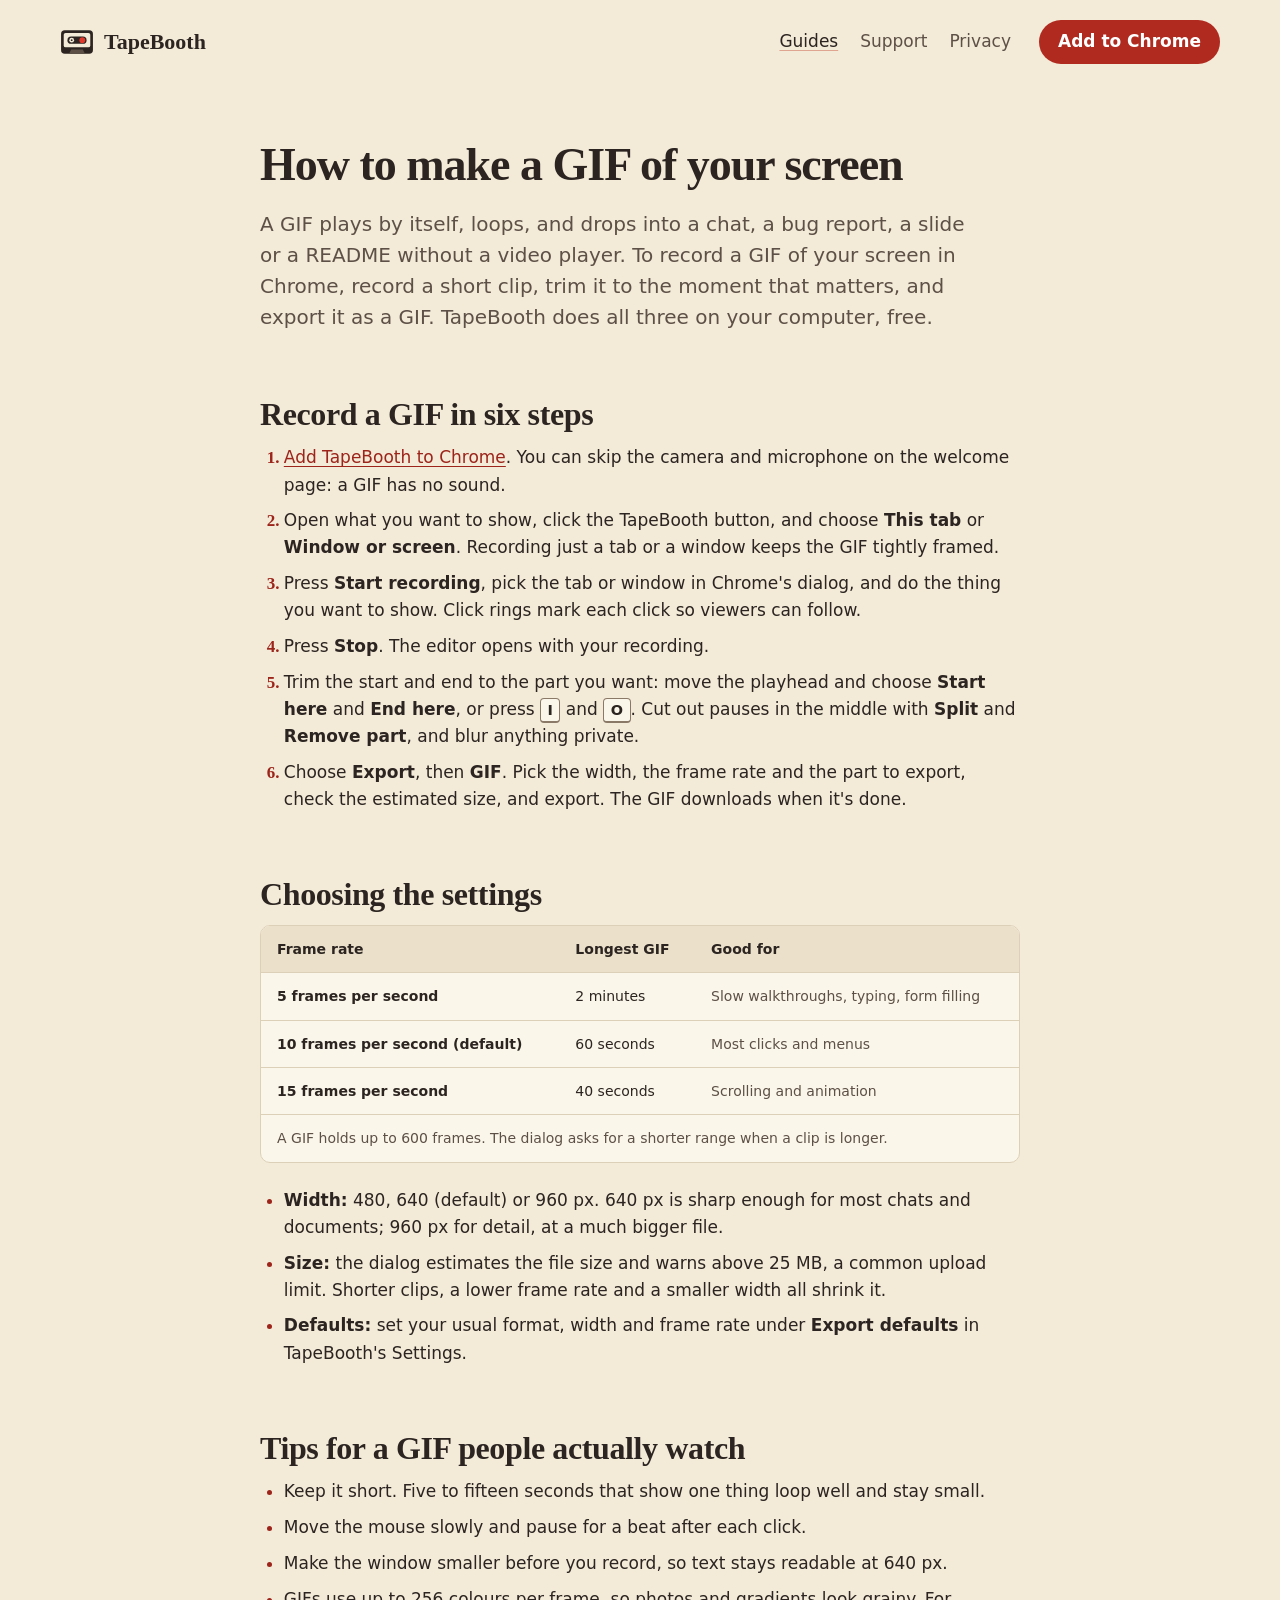
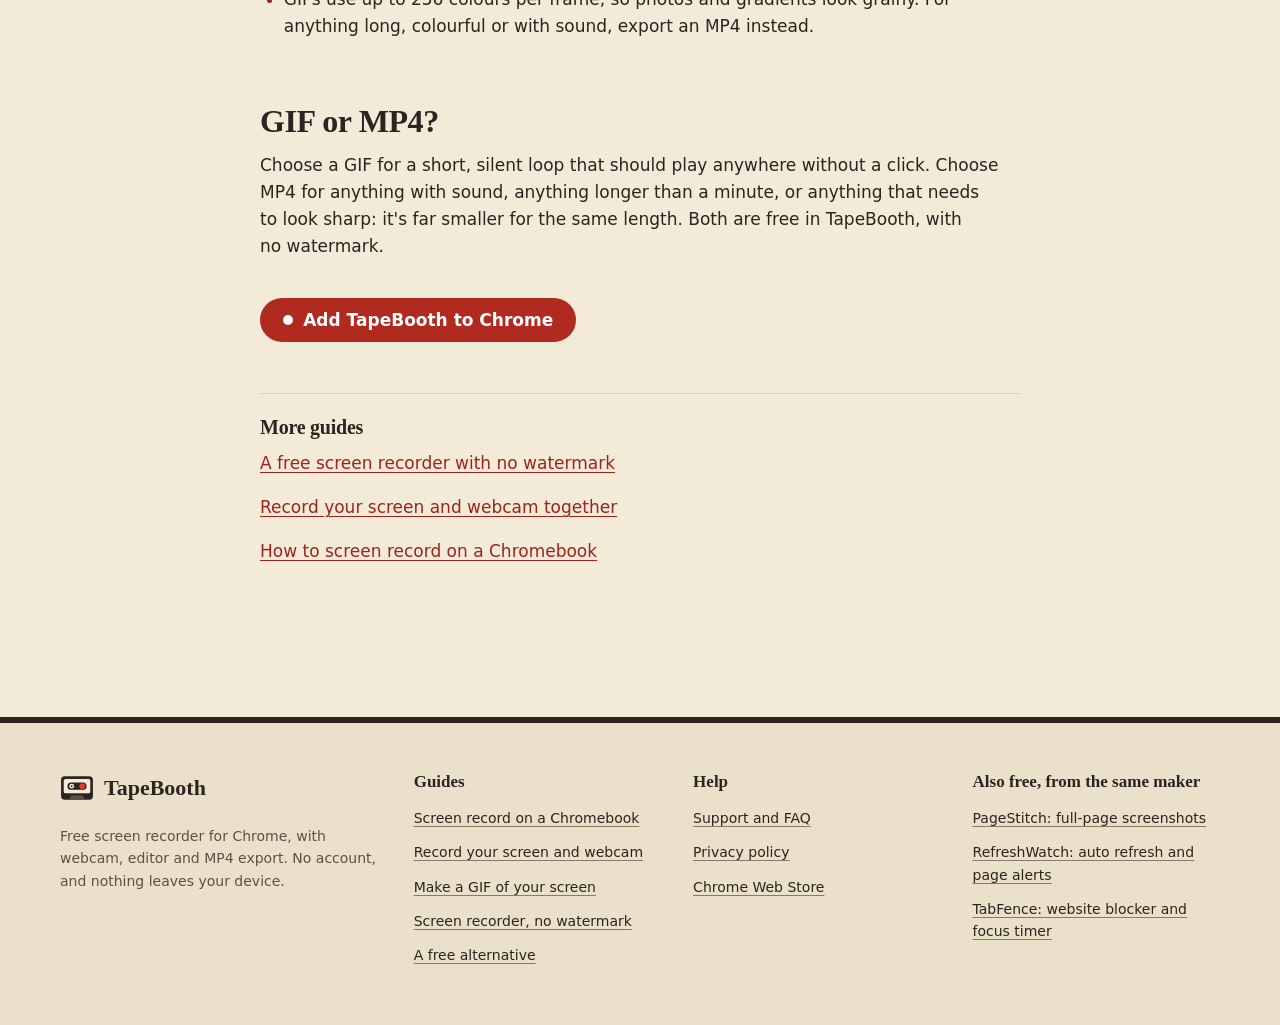
==== how-to-make-a-gif-of-your-screen/index.html @ ef7748ca "TapeBooth site: landing, guides, privacy policy, support Claude-Session: https://claude.ai/code/sess" ====
<!DOCTYPE html>
<html lang="en">
  <head>
    <meta charset="utf-8">
    <meta name="viewport" content="width=device-width, initial-scale=1">
    <title>How to Make a GIF of Your Screen in Chrome, Free – TapeBooth</title>
    <meta name="description" content="Record a GIF of your screen in Chrome: record the clip, trim it, and export a GIF at 480, 640 or 960 px and 5, 10 or 15 frames per second. Free, no watermark, nothing uploaded.">
    <meta name="color-scheme" content="light dark">
    <meta name="theme-color" content="#f3ead8" media="(prefers-color-scheme: light)">
    <meta name="theme-color" content="#1b1714" media="(prefers-color-scheme: dark)">
    <meta property="og:type" content="article">
    <meta property="og:title" content="How to Make a GIF of Your Screen in Chrome, Free – TapeBooth">
    <meta property="og:description" content="Record a GIF of your screen in Chrome: record the clip, trim it, and export a GIF at 480, 640 or 960 px and 5, 10 or 15 frames per second. Free, no watermark, nothing uploaded.">
    <meta property="og:url" content="https://tapebooth.com/how-to-make-a-gif-of-your-screen/">
    <meta property="og:image" content="https://tapebooth.com/img/og.png">
    <link rel="canonical" href="https://tapebooth.com/how-to-make-a-gif-of-your-screen/">
    <link rel="icon" href="../icon.svg" type="image/svg+xml">
    <link rel="icon" href="../favicon.png" type="image/png" sizes="32x32">
    <link rel="stylesheet" href="../site.css">
  </head>
  <body>
    <a class="skip-link" href="#main">Skip to content</a>
    <header class="site-header">
      <div class="shell">
        <a class="brand" href="../"><img src="../icon.svg" alt="" width="34" height="34">TapeBooth</a>
        <nav class="site-nav" aria-label="Main">
          <a href="../#guides" aria-current="true">Guides</a>
          <a href="../support.html">Support</a>
          <a href="../privacy-policy.html">Privacy</a>
        </nav>
        <a class="button" href="https://chromewebstore.google.com/">Add to Chrome</a>
      </div>
    </header>

    <main id="main" class="article">
      <div class="shell">
        <h1>How to make a GIF of your screen</h1>
        <p class="lede">A GIF plays by itself, loops, and drops into a chat, a bug report, a slide or a README without a video player. To record a GIF of your screen in Chrome, record a short clip, trim it to the moment that matters, and export it as a GIF. TapeBooth does all three on your computer, free.</p>
        <div class="prose">
          <h2>Record a GIF in six steps</h2>
          <ol>
            <li><a href="https://chromewebstore.google.com/">Add TapeBooth to Chrome</a>. You can skip the camera and microphone on the welcome page: a GIF has no sound.</li>
            <li>Open what you want to show, click the TapeBooth button, and choose <strong>This tab</strong> or <strong>Window or screen</strong>. Recording just a tab or a window keeps the GIF tightly framed.</li>
            <li>Press <strong>Start recording</strong>, pick the tab or window in Chrome's dialog, and do the thing you want to show. Click rings mark each click so viewers can follow.</li>
            <li>Press <strong>Stop</strong>. The editor opens with your recording.</li>
            <li>Trim the start and end to the part you want: move the playhead and choose <strong>Start here</strong> and <strong>End here</strong>, or press <kbd>I</kbd> and <kbd>O</kbd>. Cut out pauses in the middle with <strong>Split</strong> and <strong>Remove part</strong>, and blur anything private.</li>
            <li>Choose <strong>Export</strong>, then <strong>GIF</strong>. Pick the width, the frame rate and the part to export, check the estimated size, and export. The GIF downloads when it's done.</li>
          </ol>

          <h2>Choosing the settings</h2>
          <div class="table-wrap">
            <table class="compare">
              <caption>A GIF holds up to 600 frames. The dialog asks for a shorter range when a clip is longer.</caption>
              <thead>
                <tr><th scope="col">Frame rate</th><th scope="col">Longest GIF</th><th scope="col">Good for</th></tr>
              </thead>
              <tbody>
                <tr><th scope="row">5 frames per second</th><td>2 minutes</td><td>Slow walkthroughs, typing, form filling</td></tr>
                <tr><th scope="row">10 frames per second (default)</th><td>60 seconds</td><td>Most clicks and menus</td></tr>
                <tr><th scope="row">15 frames per second</th><td>40 seconds</td><td>Scrolling and animation</td></tr>
              </tbody>
            </table>
          </div>
          <ul>
            <li><strong>Width:</strong> 480, 640 (default) or 960 px. 640 px is sharp enough for most chats and documents; 960 px for detail, at a much bigger file.</li>
            <li><strong>Size:</strong> the dialog estimates the file size and warns above 25 MB, a common upload limit. Shorter clips, a lower frame rate and a smaller width all shrink it.</li>
            <li><strong>Defaults:</strong> set your usual format, width and frame rate under <strong>Export defaults</strong> in TapeBooth's Settings.</li>
          </ul>

          <h2>Tips for a GIF people actually watch</h2>
          <ul>
            <li>Keep it short. Five to fifteen seconds that show one thing loop well and stay small.</li>
            <li>Move the mouse slowly and pause for a beat after each click.</li>
            <li>Make the window smaller before you record, so text stays readable at 640 px.</li>
            <li>GIFs use up to 256 colours per frame, so photos and gradients look grainy. For anything long, colourful or with sound, export an MP4 instead.</li>
          </ul>

          <h2>GIF or MP4?</h2>
          <p>Choose a GIF for a short, silent loop that should play anywhere without a click. Choose MP4 for anything with sound, anything longer than a minute, or anything that needs to look sharp: it's far smaller for the same length. Both are free in TapeBooth, with no watermark.</p>

          <div class="cta-row">
            <a class="button button-rec" href="https://chromewebstore.google.com/">Add TapeBooth to Chrome</a>
          </div>

          <div class="related">
            <h2>More guides</h2>
            <ul>
              <li><a href="../screen-recorder-no-watermark/">A free screen recorder with no watermark</a></li>
              <li><a href="../screen-recorder-with-webcam/">Record your screen and webcam together</a></li>
              <li><a href="../how-to-screen-record-on-chromebook/">How to screen record on a Chromebook</a></li>
            </ul>
          </div>
        </div>
      </div>
    </main>

    <footer class="site-footer">
      <div class="shell">
        <div>
          <a class="brand" href="../"><img src="../icon.svg" alt="" width="34" height="34">TapeBooth</a>
          <p>Free screen recorder for Chrome, with webcam, editor and MP4 export. No account, and nothing leaves your device.</p>
        </div>
        <div class="footer-col">
          <strong>Guides</strong>
          <a href="../how-to-screen-record-on-chromebook/">Screen record on a Chromebook</a>
          <a href="../screen-recorder-with-webcam/">Record your screen and webcam</a>
          <a href="../how-to-make-a-gif-of-your-screen/">Make a GIF of your screen</a>
          <a href="../screen-recorder-no-watermark/">Screen recorder, no watermark</a>
          <a href="../screencastify-alternative/">A free alternative</a>
        </div>
        <div class="footer-col">
          <strong>Help</strong>
          <a href="../support.html">Support and FAQ</a>
          <a href="../privacy-policy.html">Privacy policy</a>
          <a href="https://chromewebstore.google.com/">Chrome Web Store</a>
        </div>
        <div class="footer-col">
          <strong>Also free, from the same maker</strong>
          <a href="https://getpagestitch.com/">PageStitch: full-page screenshots</a>
          <a href="https://refreshwatch.com/">RefreshWatch: auto refresh and page alerts</a>
          <a href="https://tabfence.com/">TabFence: website blocker and focus timer</a>
        </div>
      </div>
    </footer>
  </body>
</html>
---- site.css ----
/* tapebooth.com: the extension's cassette J-card world at page scale.
   Tokens are copied from src/ui/tokens.css (same names and values) so the site and the product
   read as one thing: cream label paper, warm charcoal ink, one tape red that only ever means
   "record", a cool blue focus ring. The book serif is the label-writing voice; the UI sans does
   the reading. The recurring motif is the J-card itself: ruled lines, sides A and B, the spine.
   System fonts only. No scripts, no trackers. Logical properties throughout. */

:root {
  color-scheme: light dark;

  --accent: #b02a1f;
  --accent-ink: #ffffff;
  --bg: #f3ead8;
  --surface: #fbf6ea;
  --sunk: #ebe0ca;
  --line: #ddd0b8;
  --control: #8a7966;
  --text: #2b2420;
  --muted: #5d5046;
  --accent-fill: var(--accent);
  --accent-fill-ink: var(--accent-ink);
  --accent-text: #9c241a;
  --accent-wash: color-mix(in oklab, var(--accent) 9%, var(--bg));
  --accent-line: color-mix(in oklab, var(--accent) 38%, var(--bg));
  --focus: #1f5f8b;
  --lamp: #d83a2c;
  --shadow: #3a2a20;
  --rule: color-mix(in oklab, var(--accent) 22%, var(--surface));

  /* The booth with the lights down: the privacy band, always dark. */
  --booth: #1b1714;
  --booth-surface: #25201b;
  --booth-line: #3a322a;
  --booth-text: #f2e9da;
  --booth-muted: #c3b5a2;
  --booth-link: #ff9d8f;

  --font-ui: system-ui, -apple-system, "Segoe UI", Roboto, "Noto Sans", sans-serif;
  --font-voice: "Iowan Old Style", "Palatino Linotype", Palatino, "Book Antiqua", "URW Palladio L", Charter,
    "Noto Serif", Georgia, serif;

  --step--1: 0.875rem;
  --step-0: 1.0625rem;
  --step-1: 1.25rem;
  --step-2: clamp(1.5rem, 1.2rem + 1.2vw, 2rem);
  --step-3: clamp(1.875rem, 1.3rem + 2.4vw, 2.875rem);
  --step-4: clamp(2.375rem, 1.3rem + 4.4vw, 4.25rem);

  --gutter: clamp(16px, 4vw, 48px);
  --wide: 1160px;
  --measure: 68ch;
  --r-sm: 6px;
  --r-md: 10px;
  --r-lg: 16px;
  --r-pill: 999px;
  --ease-out: cubic-bezier(0.16, 1, 0.3, 1);
  --lift: 0 1px 0 color-mix(in oklab, var(--shadow) 8%, transparent),
    0 24px 48px -28px color-mix(in oklab, var(--shadow) 60%, transparent);
}

@media (prefers-color-scheme: dark) {
  :root {
    --bg: #1b1714;
    --surface: #25201b;
    --sunk: #14110e;
    --line: #3a322a;
    --control: #7d6e60;
    --text: #f2e9da;
    --muted: #c3b5a2;
    --accent-fill: #c93a2d;
    --accent-fill-ink: #ffffff;
    --accent-text: #ff9d8f;
    --accent-wash: color-mix(in oklab, var(--accent) 20%, var(--bg));
    --accent-line: color-mix(in oklab, #ff9d8f 45%, var(--bg));
    --focus: #8cc4ec;
    --lamp: #ff5a4c;
    --shadow: #000000;
    --rule: color-mix(in oklab, #ff9d8f 16%, var(--surface));
    --booth: #0e0b09;
    --booth-surface: #1d1915;
    --booth-line: #332b24;
  }
}

*, *::before, *::after { box-sizing: border-box; }

html { background: var(--bg); -webkit-text-size-adjust: 100%; }

body {
  margin: 0;
  background: var(--bg);
  color: var(--text);
  font: 400 var(--step-0)/1.6 var(--font-ui);
  font-variant-numeric: tabular-nums;
  -webkit-font-smoothing: antialiased;
  text-rendering: optimizeLegibility;
  accent-color: var(--accent-fill);
  caret-color: var(--accent-text);
  scrollbar-color: var(--control) transparent;
}

::selection { background: var(--accent-fill); color: var(--accent-fill-ink); }

img, svg { display: block; max-inline-size: 100%; block-size: auto; }

a { color: var(--accent-text); text-decoration-thickness: 1px; text-underline-offset: 0.2em; }
a:hover { text-decoration-thickness: 2px; }
:focus-visible { outline: 2px solid var(--focus); outline-offset: 3px; border-radius: var(--r-sm); }

h1, h2, h3 {
  font-family: var(--font-voice);
  font-weight: 600;
  line-height: 1.12;
  letter-spacing: -0.012em;
  text-wrap: balance;
  margin: 0;
}
h1 { font-size: var(--step-4); letter-spacing: -0.022em; }
h2 { font-size: var(--step-3); }
h3 { font-size: var(--step-1); line-height: 1.25; }
p { margin: 0; text-wrap: pretty; }
strong { font-weight: 650; }
code { font-size: 0.92em; background: var(--sunk); padding: 0.1em 0.35em; border-radius: 4px; }
kbd {
  font: 600 0.85em/1 var(--font-ui);
  padding: 0.2em 0.45em;
  border: 1px solid var(--control);
  border-block-end-width: 2px;
  border-radius: 4px;
  background: var(--surface);
  white-space: nowrap;
}

.shell { inline-size: min(100% - 2 * var(--gutter), var(--wide)); margin-inline: auto; }

.skip-link {
  position: absolute;
  inset-inline-start: 12px;
  inset-block-start: -60px;
  z-index: 10;
  padding: 10px 16px;
  border-radius: var(--r-sm);
  background: var(--text);
  color: var(--bg);
}
.skip-link:focus { inset-block-start: 12px; }

/* Buttons: the red record key, and a quiet outlined one. */
.button {
  display: inline-flex;
  align-items: center;
  justify-content: center;
  gap: 10px;
  min-block-size: 44px;
  padding: 10px 22px;
  border: 1px solid transparent;
  border-radius: var(--r-pill);
  background: var(--accent-fill);
  color: var(--accent-fill-ink);
  font: 600 var(--step-0)/1.2 var(--font-ui);
  text-decoration: none;
  white-space: nowrap;
  transition: background-color 160ms var(--ease-out), border-color 160ms var(--ease-out);
}
.button:hover { background: color-mix(in oklab, var(--accent-fill) 86%, #000); }
.button-rec::before {
  content: "";
  inline-size: 0.6em;
  block-size: 0.6em;
  border-radius: 50%;
  background: currentColor;
}
.button-quiet { background: transparent; color: var(--text); border-color: var(--control); }
.button-quiet:hover { background: var(--accent-wash); border-color: var(--accent-line); }

/* Header */
.site-header { padding-block: 18px; }
.site-header .shell { display: flex; align-items: center; gap: 12px 28px; flex-wrap: wrap; }
.brand {
  display: inline-flex;
  align-items: center;
  gap: 10px;
  color: var(--text);
  font: 600 1.375rem/1 var(--font-voice);
  text-decoration: none;
}
.brand img { inline-size: 34px; block-size: 34px; }
.site-nav { display: flex; gap: 4px 22px; flex-wrap: wrap; margin-inline-start: auto; }
.site-nav a { color: var(--muted); text-decoration: none; padding-block: 10px; }
.site-nav a:hover, .site-nav a[aria-current] { color: var(--text); text-decoration: underline; text-decoration-color: var(--accent-line); }
.site-header .button { padding-inline: 18px; }

@media (max-width: 640px) {
  .site-header .shell { justify-content: space-between; }
  .site-header .button { display: none; }
  .site-nav { margin-inline-start: 0; gap: 4px 16px; }
}

/* Hero */
.hero { padding-block: clamp(28px, 6vw, 72px) clamp(48px, 8vw, 104px); }
.hero .shell { display: grid; grid-template-columns: minmax(0, 1.05fr) minmax(0, 1fr); gap: clamp(32px, 6vw, 80px); align-items: center; }
.hero h1 { max-inline-size: 13ch; }
.lede { font-size: var(--step-1); line-height: 1.55; color: var(--muted); max-inline-size: 36em; margin-block-start: 22px; }
.hero-actions { display: flex; flex-wrap: wrap; gap: 12px; margin-block-start: 30px; }
.hero-note { margin-block-start: 18px; color: var(--muted); font-size: var(--step--1); }

/* The cassette: drawn inline so it themes with the page. Its reels turn while the lamp is lit;
   that slow turn is the page's one moving thing. */
.deck { margin: 0; position: relative; }
.deck svg { inline-size: 100%; filter: drop-shadow(0 28px 34px color-mix(in oklab, var(--shadow) 34%, transparent)); }
.deck .shell-c { fill: #2b2420; }
.deck .label { fill: var(--surface); }
.deck .label-rule { stroke: var(--rule); stroke-width: 1.5; }
.deck .ink { fill: #2b2420; }
.deck .window { fill: #14110e; }
.deck .reel { fill: #f3ead8; }
.deck .hub { fill: #2b2420; }
.deck .tape { fill: #4a3a30; }
.deck .lamp { fill: var(--lamp); }
.deck .label-title { font: 600 italic 23px var(--font-voice); fill: #2b2420; }
.deck .label-side { font: 700 15px var(--font-ui); fill: #9c241a; }
.deck .label-small { font: 500 12.5px var(--font-ui); fill: #5d5046; }
@media (prefers-color-scheme: dark) {
  .deck .label { fill: #f3ead8; }
  .deck .label-rule { stroke: color-mix(in oklab, #b02a1f 22%, #fbf6ea); }
  .deck .shell-c { fill: #3a322a; }
}
.reel-spin { transform-box: fill-box; transform-origin: center; animation: spin 9s linear infinite; }
.lamp-glow { animation: glow 2.4s ease-in-out infinite; }
@keyframes spin { to { transform: rotate(360deg); } }
@keyframes glow { 50% { opacity: 0.55; } }
.deck figcaption {
  position: absolute;
  inset-inline-end: 4%;
  inset-block-start: -6px;
  display: inline-flex;
  align-items: center;
  gap: 8px;
  padding: 6px 12px 6px 10px;
  border-radius: var(--r-pill);
  background: var(--booth);
  color: var(--booth-text);
  font: 600 var(--step--1)/1 var(--font-ui);
  font-variant-numeric: tabular-nums;
  box-shadow: var(--lift);
}
.deck figcaption::before { content: ""; inline-size: 9px; block-size: 9px; border-radius: 50%; background: #ff5a4c; }

@media (max-width: 860px) {
  .hero .shell { grid-template-columns: 1fr; }
  .hero h1 { max-inline-size: 15ch; }
  .deck { max-inline-size: 520px; }
}

/* Sections */
.section { padding-block: clamp(56px, 9vw, 112px); }
.section-head { max-inline-size: 44rem; margin-block-end: clamp(28px, 4vw, 48px); }
.section-head p { margin-block-start: 14px; color: var(--muted); font-size: var(--step-1); line-height: 1.55; }

/* The J-card: a paper insert with ruled lines, side A and side B, and a spine. */
.jcard {
  display: grid;
  grid-template-columns: 64px minmax(0, 1fr) minmax(0, 1fr);
  background: var(--surface);
  border: 1px solid var(--line);
  border-radius: var(--r-md);
  box-shadow: var(--lift);
  overflow: hidden;
}
.spine {
  writing-mode: vertical-rl;
  transform: rotate(180deg);
  display: flex;
  align-items: center;
  justify-content: space-between;
  padding: 22px 0;
  background: #2b2420;
  color: #f3ead8;
  font: 600 1.125rem/64px var(--font-voice);
  letter-spacing: 0.02em;
}
.spine span:last-child { color: #ff9d8f; font: 600 var(--step--1)/64px var(--font-ui); }
.side { padding: clamp(22px, 3vw, 36px); }
.side + .side { border-inline-start: 1px dashed var(--control); }
.side h3 {
  display: flex;
  align-items: baseline;
  gap: 12px;
  padding-block-end: 12px;
  border-block-end: 2px solid var(--accent-line);
  font-size: var(--step-2);
}
.side h3 b {
  display: inline-grid;
  place-items: center;
  inline-size: 1.6em;
  block-size: 1.6em;
  border-radius: 50%;
  background: var(--accent-fill);
  color: var(--accent-fill-ink);
  font: 700 0.6em/1 var(--font-ui);
}
.tracks { list-style: none; margin: 0; padding: 0; }
.tracks li { padding-block: 14px; border-block-end: 1px solid var(--rule); }
.tracks li:last-child { border-block-end: 0; padding-block-end: 0; }
.tracks .t {
  display: flex;
  align-items: baseline;
  gap: 8px;
  font: 600 var(--step-1)/1.3 var(--font-voice);
}
.tracks .t::after {
  content: "";
  flex: 1;
  order: 1;
  border-block-end: 2px dotted var(--control);
  transform: translateY(-0.25em);
  min-inline-size: 16px;
}
.tracks .t small { order: 2; font: 500 var(--step--1)/1.3 var(--font-ui); color: var(--muted); white-space: nowrap; }
.tracks p { margin-block-start: 4px; color: var(--muted); }
@media (max-width: 520px) {
  .tracks .t { flex-direction: column; gap: 2px; }
  .tracks .t::after { display: none; }
}

@media (max-width: 900px) {
  .jcard { grid-template-columns: minmax(0, 1fr); }
  .spine { writing-mode: horizontal-tb; transform: none; padding: 0 22px; font-size: 1rem; line-height: 48px; }
  .spine span:last-child { line-height: 48px; }
  .side + .side { border-inline-start: 0; border-block-start: 1px dashed var(--control); }
}

/* "Free": a ledger of what is usually on a paid plan. */
.ledger-wrap { display: grid; grid-template-columns: minmax(0, 0.8fr) minmax(0, 1.2fr); gap: clamp(28px, 5vw, 72px); align-items: start; }
.ledger-wrap .section-head { margin: 0; }
.ledger { inline-size: 100%; border-collapse: collapse; }
.ledger th, .ledger td { padding: 14px 4px; text-align: start; vertical-align: baseline; border-block-end: 1px solid var(--line); }
.ledger thead th { font: 600 var(--step--1)/1.3 var(--font-ui); color: var(--muted); border-block-end: 2px solid var(--text); }
.ledger tbody th { font: 600 var(--step-1)/1.3 var(--font-voice); padding-inline-end: 18px; }
.ledger td { color: var(--muted); }
.ledger td.free { color: var(--text); font-weight: 650; white-space: nowrap; }
.ledger td.free::before { content: ""; display: inline-block; inline-size: 8px; block-size: 8px; margin-inline-end: 8px; border-radius: 50%; background: var(--lamp); }
.fine { margin-block-start: 16px; color: var(--muted); font-size: var(--step--1); }
@media (max-width: 860px) { .ledger-wrap { grid-template-columns: 1fr; } }
@media (max-width: 520px) {
  .ledger thead { display: none; }
  .ledger tr { display: grid; grid-template-columns: 1fr auto; gap: 2px 12px; padding-block: 12px; border-block-end: 1px solid var(--line); }
  .ledger th, .ledger td { padding: 0; border: 0; }
  .ledger td:not(.free) { grid-column: 1 / -1; grid-row: 2; }
}

/* Privacy: the booth with the lights down. */
.booth { background: var(--booth); color: var(--booth-text); border-block: 1px solid var(--booth-line); }
.booth .shell { display: grid; grid-template-columns: minmax(0, 0.9fr) minmax(0, 1.1fr); gap: clamp(32px, 6vw, 80px); align-items: start; }
.booth h2 { color: var(--booth-text); }
.booth p { color: var(--booth-muted); margin-block-start: 16px; font-size: var(--step-1); line-height: 1.55; }
.booth a { color: var(--booth-link); }
.booth :focus-visible { outline-color: #8cc4ec; }
.onair {
  display: inline-flex;
  align-items: center;
  gap: 10px;
  margin-block-end: 22px;
  padding: 7px 14px;
  border: 1px solid var(--booth-line);
  border-radius: var(--r-sm);
  color: var(--booth-muted);
  font: 600 var(--step--1)/1 var(--font-ui);
}
.onair::before { content: ""; inline-size: 9px; block-size: 9px; border-radius: 50%; background: #5d5046; box-shadow: inset 0 0 0 1px #7d6e60; }
.facts { list-style: none; margin: 0; padding: 0; display: grid; gap: 0; }
.facts li { padding-block: 18px; border-block-end: 1px solid var(--booth-line); color: var(--booth-muted); }
.facts li:first-child { padding-block-start: 0; }
.facts strong { display: block; color: var(--booth-text); font: 600 var(--step-1)/1.3 var(--font-voice); margin-block-end: 4px; }
@media (max-width: 860px) { .booth .shell { grid-template-columns: 1fr; } }

/* Steps: a real sequence, so it is numbered. */
.steps { list-style: none; margin: 0; padding: 0; display: grid; grid-template-columns: repeat(3, minmax(0, 1fr)); gap: clamp(20px, 3vw, 40px); counter-reset: step; }
.steps li { counter-increment: step; padding-block-start: 18px; border-block-start: 2px solid var(--text); }
.steps li::before { content: counter(step); display: block; font: 600 var(--step-3)/1 var(--font-voice); color: var(--accent-text); margin-block-end: 12px; }
.steps p { margin-block-start: 8px; color: var(--muted); }
@media (max-width: 760px) { .steps { grid-template-columns: 1fr; } }

/* Guides: a ruled index, two columns on wide screens. */
.guide-list { list-style: none; margin: 0; padding: 0; display: grid; grid-template-columns: repeat(2, minmax(0, 1fr)); gap: 0 clamp(24px, 4vw, 56px); }
.guide-list li { padding-block: 18px; border-block-start: 1px solid var(--line); }
.guide-list a { font: 600 var(--step-1)/1.3 var(--font-voice); color: var(--text); text-decoration-color: var(--accent-line); }
.guide-list a:hover { color: var(--accent-text); }
.guide-list p { margin-block-start: 6px; color: var(--muted); }
@media (max-width: 760px) { .guide-list { grid-template-columns: 1fr; } }

.closing .shell { display: flex; flex-wrap: wrap; align-items: center; justify-content: space-between; gap: 24px 48px; padding: clamp(28px, 4vw, 48px); background: var(--surface); border: 1px solid var(--line); border-radius: var(--r-lg); }
.closing p { margin-block-start: 10px; color: var(--muted); max-inline-size: 40em; }

/* Articles: guides, the comparison, privacy and support. */
.article { padding-block: clamp(24px, 5vw, 56px) clamp(56px, 9vw, 104px); }
.article .shell { max-inline-size: 760px; }
.article h1 { font-size: var(--step-3); }
.article .lede { margin-block-start: 18px; }
.meta { margin-block-start: 14px; color: var(--muted); font-size: var(--step--1); }
.prose { margin-block-start: clamp(28px, 4vw, 44px); }
.prose > * + * { margin-block-start: 1em; }
.prose h2 { font-size: var(--step-2); margin-block-start: 2em; }
.prose h3 { margin-block-start: 1.6em; }
.prose h2 + *, .prose h3 + * { margin-block-start: 0.7em; }
.prose ul, .prose ol { padding-inline-start: 1.4em; }
.prose li + li { margin-block-start: 0.5em; }
.prose li::marker { color: var(--accent-text); }
.prose ol > li::marker { font-family: var(--font-voice); font-weight: 600; }

.note {
  padding: 16px 20px;
  background: var(--surface);
  border: 1px solid var(--line);
  border-radius: var(--r-md);
}
.note strong:first-child { font-family: var(--font-voice); }

.table-wrap { overflow-x: auto; margin-block: 1.4em; border: 1px solid var(--line); border-radius: var(--r-md); background: var(--surface); }
.compare { inline-size: 100%; min-inline-size: 560px; border-collapse: collapse; font-size: var(--step--1); }
.compare caption { caption-side: bottom; padding: 12px 16px; text-align: start; color: var(--muted); border-block-start: 1px solid var(--line); }
.compare th, .compare td { padding: 12px 16px; text-align: start; vertical-align: top; border-block-end: 1px solid var(--line); }
.compare tbody tr:last-child > * { border-block-end: 0; }
.compare thead th { font-weight: 650; background: var(--sunk); }
.compare tbody th { font-weight: 600; }
.compare td { color: var(--muted); }
.compare td:nth-child(2) { color: var(--text); }
/* On narrow screens the table scrolls sideways; the feature names stay put. */
@media (max-width: 640px) {
  .compare { min-inline-size: 520px; }
  .compare tbody th, .compare thead th:first-child {
    position: sticky;
    inset-inline-start: 0;
    z-index: 1;
    inline-size: 8.5em;
    background: var(--surface);
    box-shadow: 1px 0 0 var(--line);
  }
  .compare thead th:first-child { background: var(--sunk); }
}

.cta-row { display: flex; flex-wrap: wrap; gap: 12px; margin-block-start: 2.2em; }

.related { margin-block-start: 3em; padding-block-start: 22px; border-block-start: 1px solid var(--line); }
.related h2 { font-size: var(--step-1); margin: 0; }
.related ul { list-style: none; padding: 0; margin: 12px 0 0; display: grid; gap: 8px; }

/* Support FAQ */
.faq { border-block-start: 1px solid var(--line); }
.faq details { border-block-end: 1px solid var(--line); }
.faq summary {
  display: flex;
  justify-content: space-between;
  gap: 16px;
  padding: 16px 0;
  font: 600 var(--step-1)/1.35 var(--font-voice);
  cursor: pointer;
  list-style: none;
}
.faq summary::-webkit-details-marker { display: none; }
.faq summary::after { content: "+"; font: 400 1.5rem/1 var(--font-ui); color: var(--accent-text); }
.faq details[open] summary::after { content: "\2212"; }
.faq details > :not(summary) { padding-block-end: 18px; color: var(--muted); }
.faq details > :not(summary) + :not(summary) { margin-block-start: -6px; }
.contact {
  display: flex;
  flex-wrap: wrap;
  align-items: center;
  justify-content: space-between;
  gap: 16px 32px;
  margin-block-start: 2em;
  padding: 22px 24px;
  background: var(--surface);
  border: 1px solid var(--line);
  border-radius: var(--r-md);
}
.contact a.mail { font: 600 var(--step-2)/1.2 var(--font-voice); overflow-wrap: anywhere; }

/* Footer, with the cassette spine as its top edge. */
.site-footer { margin-block-start: clamp(24px, 4vw, 48px); background: var(--sunk); border-block-start: 6px solid #2b2420; }
.site-footer .shell { display: grid; grid-template-columns: minmax(0, 1.3fr) repeat(3, minmax(0, 1fr)); gap: 32px; padding-block: 48px 56px; }
.site-footer p { margin-block-start: 12px; color: var(--muted); font-size: var(--step--1); max-inline-size: 30em; }
.footer-col { display: grid; gap: 8px; align-content: start; font-size: var(--step--1); }
.footer-col strong { font: 600 var(--step-0)/1.3 var(--font-voice); margin-block-end: 4px; }
.footer-col a { color: var(--text); text-decoration-color: var(--control); padding-block: 2px; }
@media (max-width: 860px) { .site-footer .shell { grid-template-columns: 1fr 1fr; } .site-footer .shell > :first-child { grid-column: 1 / -1; } }
@media (max-width: 480px) { .site-footer .shell { grid-template-columns: 1fr; } }

@media (prefers-reduced-motion: reduce) {
  *, *::before, *::after { animation: none !important; transition-duration: 0.01ms !important; }
}
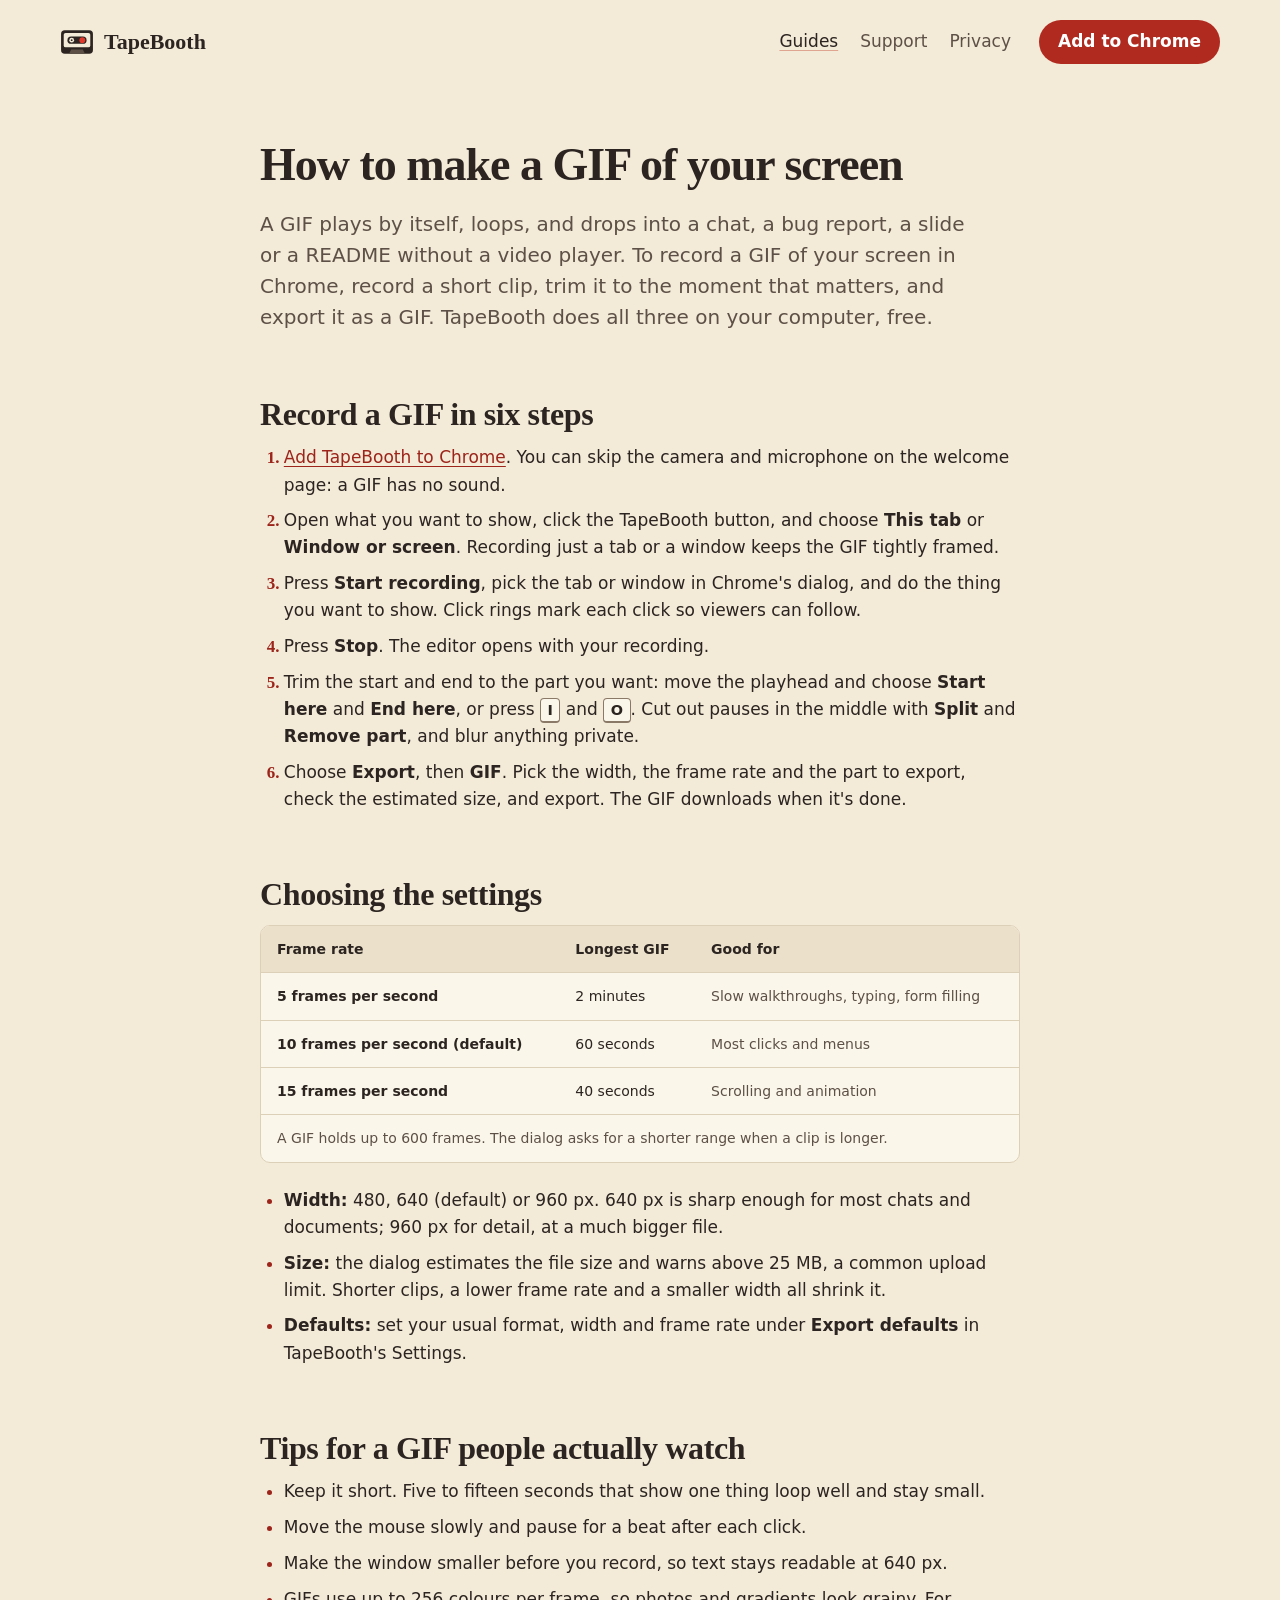
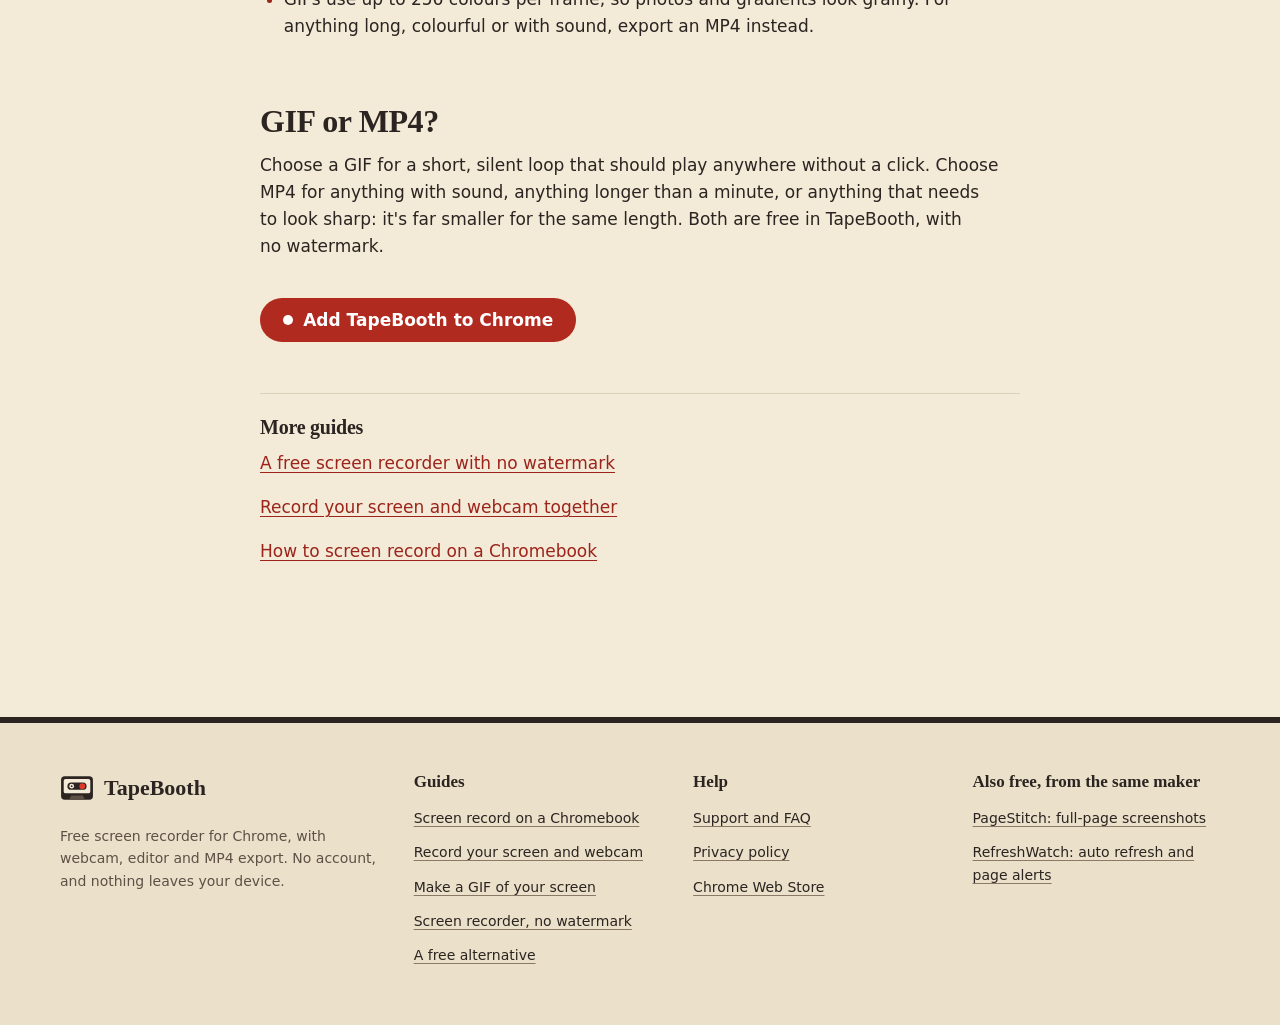
==== commit bc387299: "Tag Store links with per-page campaigns; drop TabFence link until it launches Claude-Session: https:" ====
--- a/how-to-make-a-gif-of-your-screen/index.html
+++ b/how-to-make-a-gif-of-your-screen/index.html
@@ -28,7 +28,7 @@
           <a href="../support.html">Support</a>
           <a href="../privacy-policy.html">Privacy</a>
         </nav>
-        <a class="button" href="https://chromewebstore.google.com/">Add to Chrome</a>
+        <a class="button" href="https://chromewebstore.google.com/detail/elgplcllolaeajgdikpigppgjkkcegpe?utm_source=tapebooth.com&amp;utm_medium=site&amp;utm_campaign=how-to-make-a-gif-of-your-screen">Add to Chrome</a>
       </div>
     </header>
 
@@ -39,7 +39,7 @@
         <div class="prose">
           <h2>Record a GIF in six steps</h2>
           <ol>
-            <li><a href="https://chromewebstore.google.com/">Add TapeBooth to Chrome</a>. You can skip the camera and microphone on the welcome page: a GIF has no sound.</li>
+            <li><a href="https://chromewebstore.google.com/detail/elgplcllolaeajgdikpigppgjkkcegpe?utm_source=tapebooth.com&amp;utm_medium=site&amp;utm_campaign=how-to-make-a-gif-of-your-screen">Add TapeBooth to Chrome</a>. You can skip the camera and microphone on the welcome page: a GIF has no sound.</li>
             <li>Open what you want to show, click the TapeBooth button, and choose <strong>This tab</strong> or <strong>Window or screen</strong>. Recording just a tab or a window keeps the GIF tightly framed.</li>
             <li>Press <strong>Start recording</strong>, pick the tab or window in Chrome's dialog, and do the thing you want to show. Click rings mark each click so viewers can follow.</li>
             <li>Press <strong>Stop</strong>. The editor opens with your recording.</li>
@@ -79,7 +79,7 @@
           <p>Choose a GIF for a short, silent loop that should play anywhere without a click. Choose MP4 for anything with sound, anything longer than a minute, or anything that needs to look sharp: it's far smaller for the same length. Both are free in TapeBooth, with no watermark.</p>
 
           <div class="cta-row">
-            <a class="button button-rec" href="https://chromewebstore.google.com/">Add TapeBooth to Chrome</a>
+            <a class="button button-rec" href="https://chromewebstore.google.com/detail/elgplcllolaeajgdikpigppgjkkcegpe?utm_source=tapebooth.com&amp;utm_medium=site&amp;utm_campaign=how-to-make-a-gif-of-your-screen">Add TapeBooth to Chrome</a>
           </div>
 
           <div class="related">
@@ -112,13 +112,12 @@
           <strong>Help</strong>
           <a href="../support.html">Support and FAQ</a>
           <a href="../privacy-policy.html">Privacy policy</a>
-          <a href="https://chromewebstore.google.com/">Chrome Web Store</a>
+          <a href="https://chromewebstore.google.com/detail/elgplcllolaeajgdikpigppgjkkcegpe?utm_source=tapebooth.com&amp;utm_medium=site&amp;utm_campaign=how-to-make-a-gif-of-your-screen">Chrome Web Store</a>
         </div>
         <div class="footer-col">
           <strong>Also free, from the same maker</strong>
           <a href="https://getpagestitch.com/">PageStitch: full-page screenshots</a>
           <a href="https://refreshwatch.com/">RefreshWatch: auto refresh and page alerts</a>
-          <a href="https://tabfence.com/">TabFence: website blocker and focus timer</a>
         </div>
       </div>
     </footer>
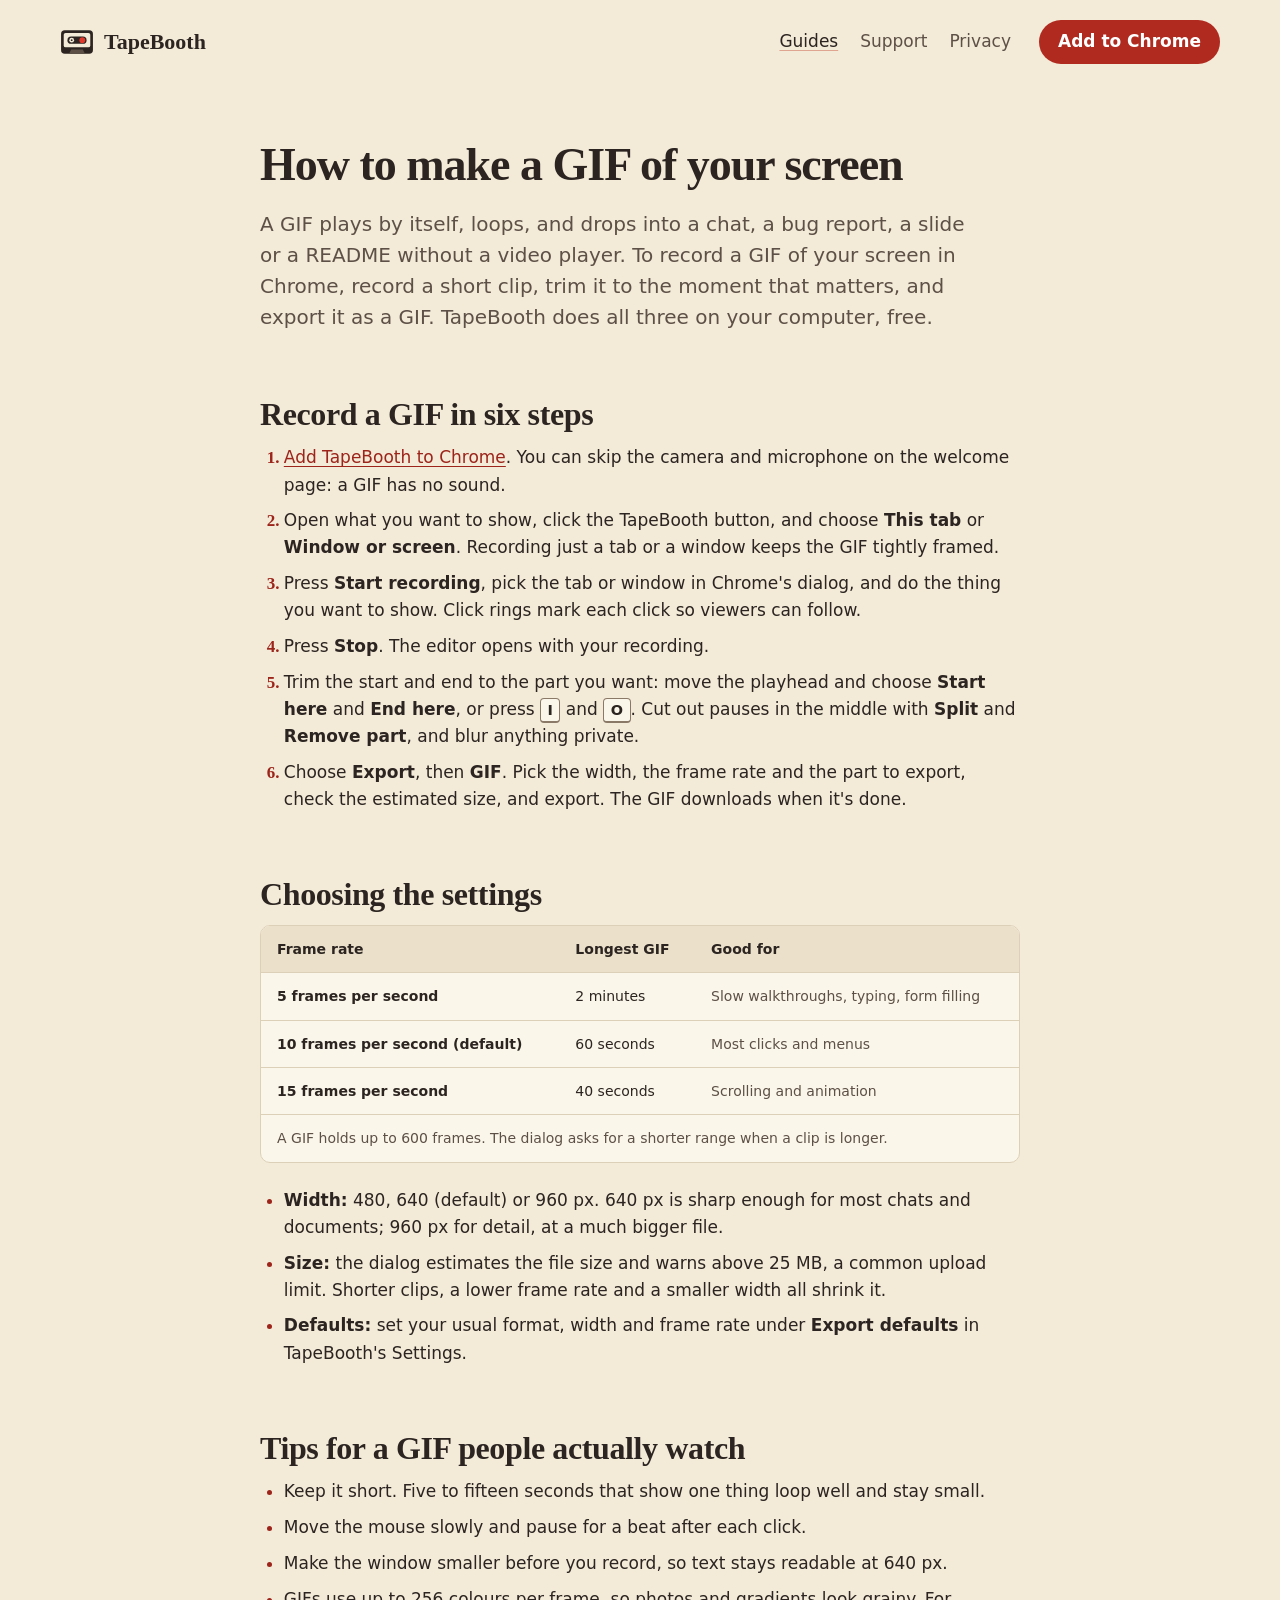
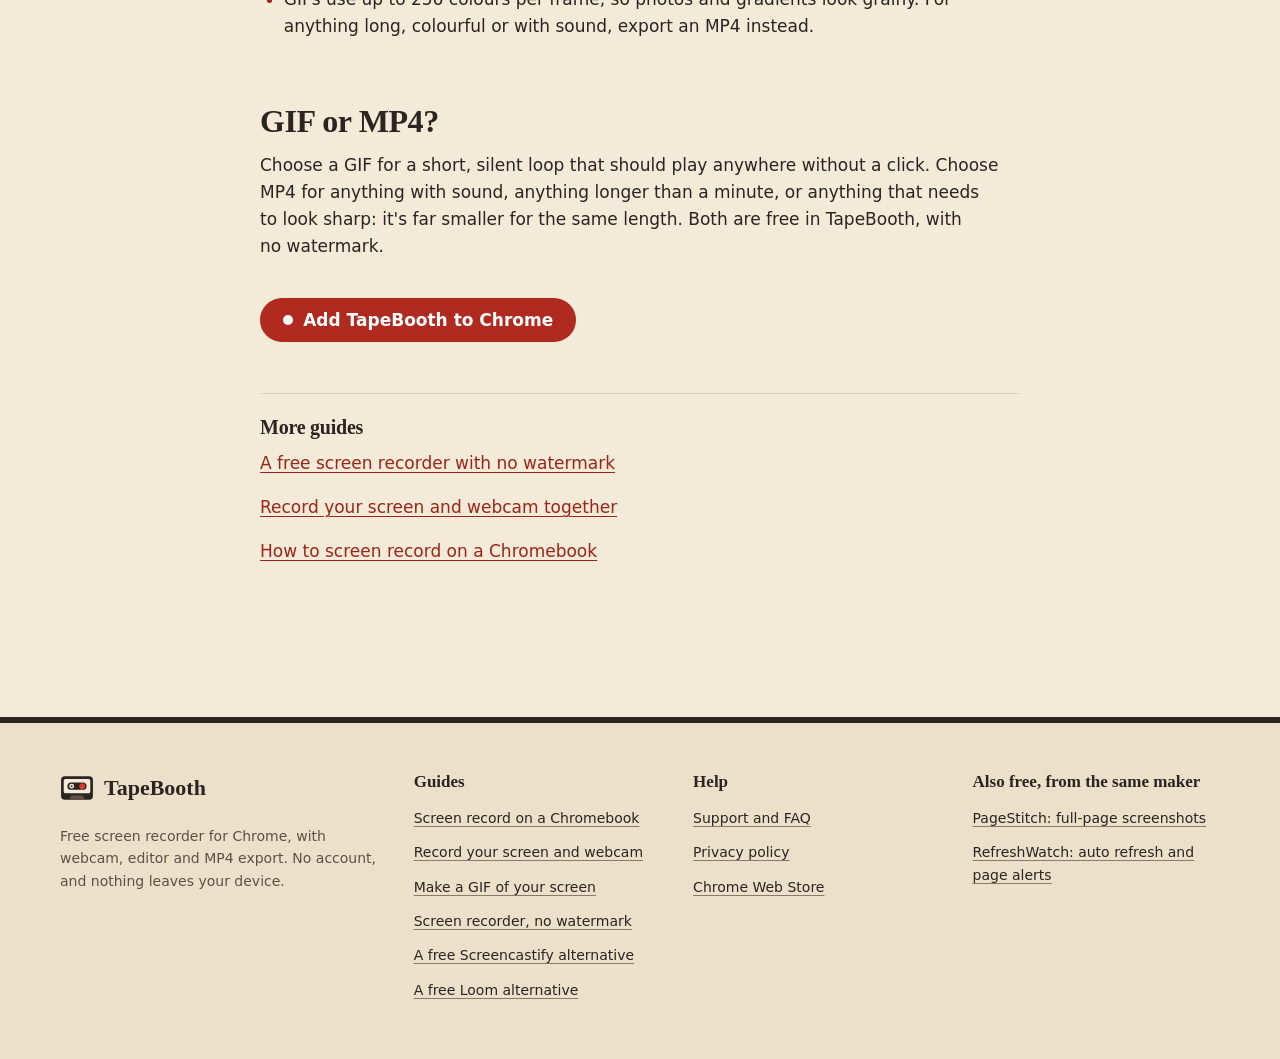
==== commit 3551fa08: "Add Loom alternative comparison page Claude-Session: https://claude.ai/code/session_011ZuatHmyPhFprj" ====
--- a/how-to-make-a-gif-of-your-screen/index.html
+++ b/how-to-make-a-gif-of-your-screen/index.html
@@ -106,7 +106,8 @@
           <a href="../screen-recorder-with-webcam/">Record your screen and webcam</a>
           <a href="../how-to-make-a-gif-of-your-screen/">Make a GIF of your screen</a>
           <a href="../screen-recorder-no-watermark/">Screen recorder, no watermark</a>
-          <a href="../screencastify-alternative/">A free alternative</a>
+          <a href="../screencastify-alternative/">A free Screencastify alternative</a>
+          <a href="../loom-alternative/">A free Loom alternative</a>
         </div>
         <div class="footer-col">
           <strong>Help</strong>
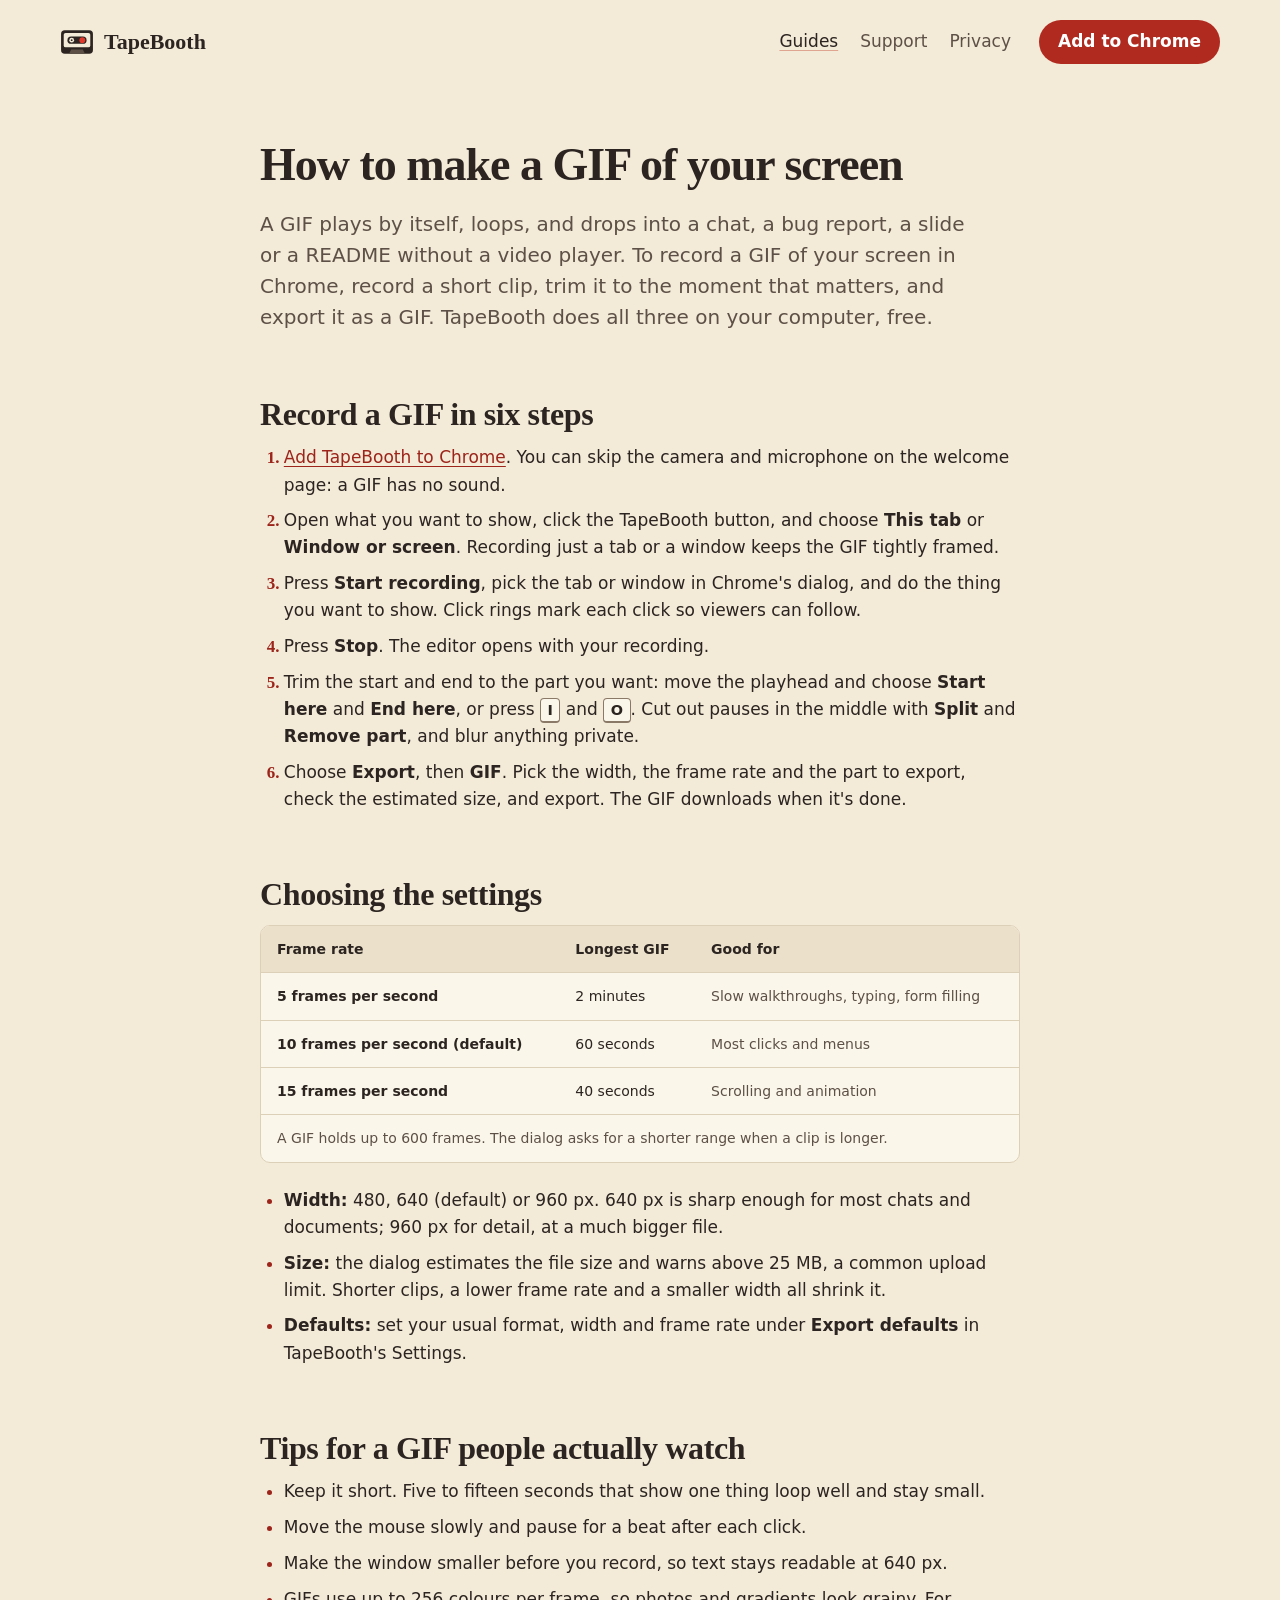
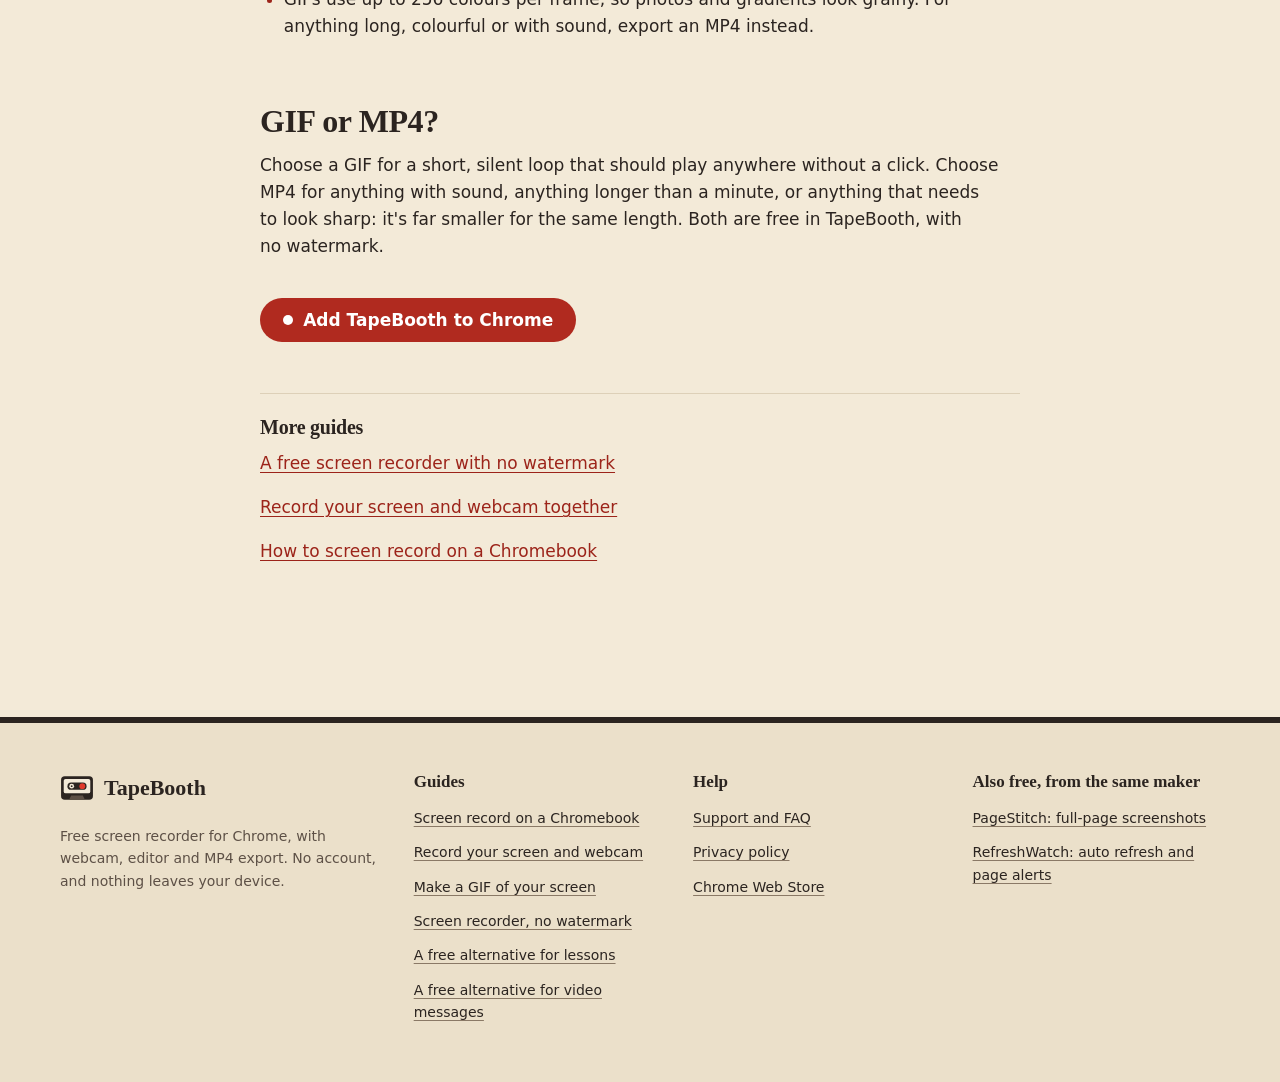
==== commit 5aab0443: "Keep competitor names on comparison pages only; drop duplicate footer link Claude-Session: https://c" ====
--- a/how-to-make-a-gif-of-your-screen/index.html
+++ b/how-to-make-a-gif-of-your-screen/index.html
@@ -106,8 +106,8 @@
           <a href="../screen-recorder-with-webcam/">Record your screen and webcam</a>
           <a href="../how-to-make-a-gif-of-your-screen/">Make a GIF of your screen</a>
           <a href="../screen-recorder-no-watermark/">Screen recorder, no watermark</a>
-          <a href="../screencastify-alternative/">A free Screencastify alternative</a>
-          <a href="../loom-alternative/">A free Loom alternative</a>
+          <a href="../screencastify-alternative/">A free alternative for lessons</a>
+          <a href="../loom-alternative/">A free alternative for video messages</a>
         </div>
         <div class="footer-col">
           <strong>Help</strong>
